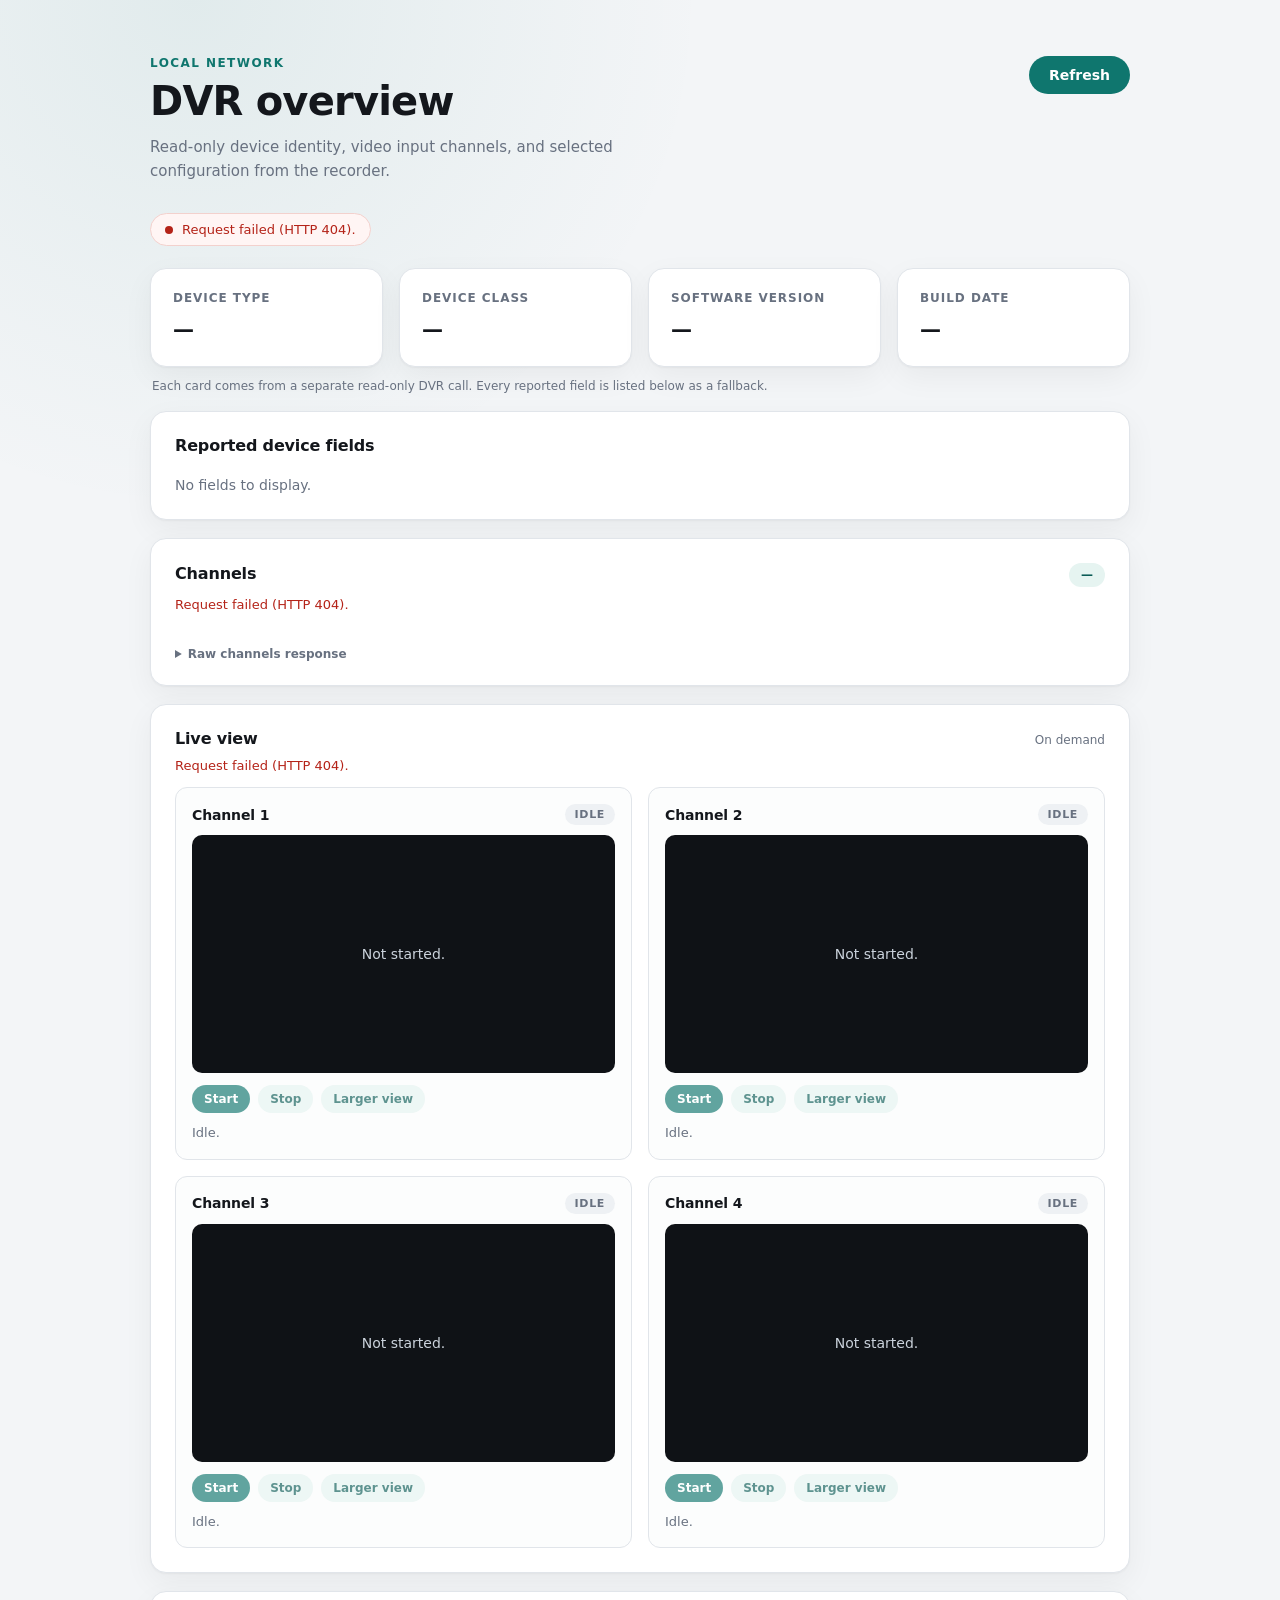
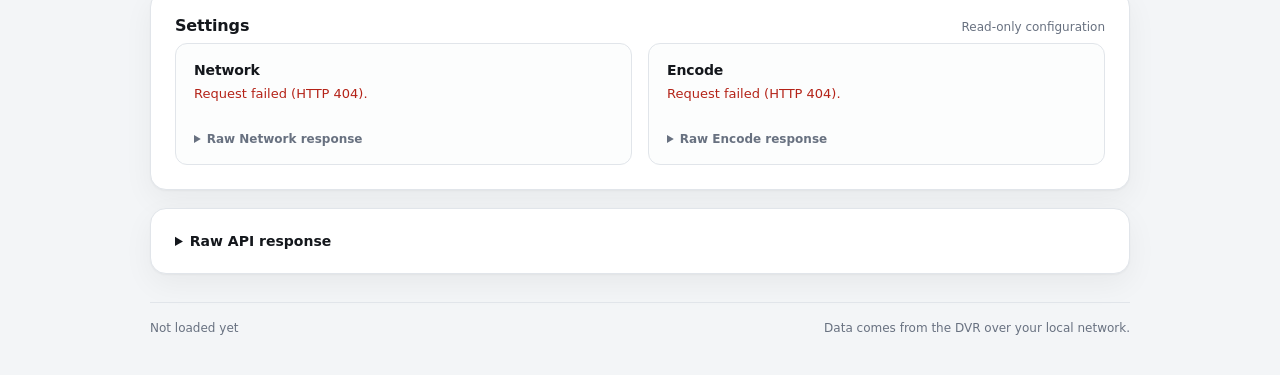
==== static/index.html @ 922dcf2f "phase 3a: live view" ====
<!DOCTYPE html>
<html lang="en">
<head>
  <meta charset="utf-8">
  <meta name="viewport" content="width=device-width, initial-scale=1">
  <title>DVR Dashboard</title>
  <link rel="stylesheet" href="/static/styles.css">
</head>
<body>
  <main class="page">
    <header class="topbar">
      <div>
        <p class="eyebrow">Local network</p>
        <h1>DVR overview</h1>
        <p class="lede">
          Read-only device identity, video input channels, and selected
          configuration from the recorder.
        </p>
      </div>
      <button id="refresh" class="button" type="button">Refresh</button>
    </header>

    <div id="status" class="status" role="status" aria-live="polite">
      <span class="status-dot" aria-hidden="true"></span>
      <span id="status-text">Loading device information…</span>
    </div>

    <section class="summary" aria-label="Device summary">
      <article class="card">
        <p class="card-label">Device type</p>
        <p id="device-type" class="card-value">—</p>
      </article>
      <article class="card">
        <p class="card-label">Device class</p>
        <p id="device-class" class="card-value">—</p>
      </article>
      <article class="card">
        <p class="card-label">Software version</p>
        <p id="software-version" class="card-value">—</p>
      </article>
      <article class="card">
        <p class="card-label">Build date</p>
        <p id="build-date" class="card-value">—</p>
      </article>
    </section>
    <p id="failed-calls" class="failed-note" hidden></p>
    <p class="summary-note">
      Each card comes from a separate read-only DVR call. Every reported field
      is listed below as a fallback.
    </p>

    <section class="panel" aria-labelledby="details-title">
      <div class="panel-head">
        <h2 id="details-title">Reported device fields</h2>
        <span id="field-count" class="muted"></span>
      </div>
      <dl id="details" class="details">
        <div class="empty">No fields to display.</div>
      </dl>
    </section>

    <section class="panel" aria-labelledby="channels-title">
      <div class="panel-head">
        <h2 id="channels-title">Channels</h2>
        <span id="channel-count" class="badge">—</span>
      </div>
      <p id="channels-status" class="section-note">Loading channels…</p>
      <div id="channel-names" class="name-list"></div>
      <div id="channel-counts" class="table-wrap"></div>
      <details class="subraw">
        <summary>Raw channels response</summary>
        <pre id="channels-raw">—</pre>
      </details>
    </section>

    <section class="panel" aria-labelledby="live-title">
      <div class="panel-head">
        <h2 id="live-title">Live view</h2>
        <span class="muted">On demand</span>
      </div>
      <p id="live-status" class="section-note">
        Loading live-view configuration…
      </p>
      <div id="live-large" class="live-large" hidden>
        <div class="live-large-head">
          <h3 id="live-large-title">Larger view</h3>
          <button
            id="live-large-close"
            class="button button-ghost button-small"
            type="button"
          >
            Close larger view
          </button>
        </div>
        <div id="live-large-frame" class="live-frame live-frame-large"></div>
      </div>
      <div id="live-grid" class="live-grid"></div>
    </section>

    <section class="panel" aria-labelledby="settings-title">
      <div class="panel-head">
        <h2 id="settings-title">Settings</h2>
        <span class="muted">Read-only configuration</span>
      </div>
      <div class="config-grid">
        <article class="config-block">
          <h3>Network</h3>
          <p id="network-status" class="section-note">Loading…</p>
          <div id="network-table" class="table-wrap"></div>
          <details class="subraw">
            <summary>Raw Network response</summary>
            <pre id="network-raw">—</pre>
          </details>
        </article>
        <article class="config-block">
          <h3>Encode</h3>
          <p id="encode-status" class="section-note">Loading…</p>
          <div id="encode-table" class="table-wrap"></div>
          <details class="subraw">
            <summary>Raw Encode response</summary>
            <pre id="encode-raw">—</pre>
          </details>
        </article>
      </div>
    </section>

    <details class="panel raw">
      <summary>Raw API response</summary>
      <pre id="raw">—</pre>
    </details>

    <footer class="footer">
      <span id="updated">Not loaded yet</span>
      <span>Data comes from the DVR over your local network.</span>
    </footer>
  </main>

  <script src="/static/app.js" defer></script>
</body>
</html>
---- static/styles.css ----
:root {
  color-scheme: light;
  --bg: #f3f5f7;
  --surface: #ffffff;
  --text: #14171c;
  --muted: #687180;
  --border: #e1e5ea;
  --accent: #0f766e;
  --accent-dark: #0b5c56;
  --accent-soft: #e6f4f1;
  --ok: #15803d;
  --danger: #b42318;
  --shadow: 0 1px 2px rgba(20, 23, 28, 0.04), 0 10px 30px rgba(20, 23, 28, 0.05);
}

* {
  box-sizing: border-box;
}

body {
  margin: 0;
  min-height: 100vh;
  font-family: ui-sans-serif, system-ui, -apple-system, "Segoe UI", sans-serif;
  color: var(--text);
  background:
    radial-gradient(circle at 15% 0%, rgba(15, 118, 110, 0.08), transparent 32rem),
    var(--bg);
}

.page {
  width: min(100% - 48px, 980px);
  margin: 0 auto;
  padding: 56px 0 40px;
}

.topbar {
  display: flex;
  align-items: flex-start;
  justify-content: space-between;
  gap: 24px;
}

.eyebrow {
  margin: 0 0 10px;
  color: var(--accent);
  font-size: 12px;
  font-weight: 700;
  letter-spacing: 0.12em;
  text-transform: uppercase;
}

h1 {
  margin: 0;
  font-size: clamp(28px, 4vw, 40px);
  line-height: 1.08;
  letter-spacing: -0.02em;
}

.lede {
  max-width: 56ch;
  margin: 12px 0 0;
  color: var(--muted);
  font-size: 15px;
  line-height: 1.6;
}

.button {
  flex: none;
  border: 0;
  border-radius: 999px;
  padding: 11px 20px;
  color: #fff;
  background: var(--accent);
  font: inherit;
  font-size: 14px;
  font-weight: 600;
  cursor: pointer;
  transition: background-color 150ms ease, transform 150ms ease;
}

.button:hover:not(:disabled) {
  background: var(--accent-dark);
}

.button:active:not(:disabled) {
  transform: translateY(1px);
}

.button:focus-visible {
  outline: 2px solid var(--accent);
  outline-offset: 3px;
}

.button:disabled {
  cursor: wait;
  opacity: 0.65;
}

.status {
  display: inline-flex;
  align-items: center;
  gap: 9px;
  margin: 30px 0 22px;
  border: 1px solid var(--border);
  border-radius: 999px;
  padding: 8px 14px;
  color: var(--muted);
  background: var(--surface);
  font-size: 13px;
}

.status-dot {
  width: 8px;
  height: 8px;
  border-radius: 50%;
  background: var(--muted);
}

.status.ok {
  color: var(--ok);
  background: #f2fbf4;
  border-color: #cbe8d2;
}

.status.ok .status-dot {
  background: var(--ok);
}

.status.error {
  color: var(--danger);
  background: #fff5f4;
  border-color: #f3d1cd;
}

.status.error .status-dot {
  background: var(--danger);
}

.status.loading .status-dot {
  background: var(--accent);
  animation: pulse 1.1s ease-in-out infinite;
}

.status.warn {
  color: #92400e;
  background: #fffbeb;
  border-color: #fde68a;
}

.status.warn .status-dot {
  background: #d97706;
}

@keyframes pulse {
  0%, 100% { opacity: 0.3; }
  50% { opacity: 1; }
}

.summary {
  display: grid;
  grid-template-columns: repeat(4, minmax(0, 1fr));
  gap: 16px;
}

.card {
  min-width: 0;
  border: 1px solid var(--border);
  border-radius: 16px;
  padding: 22px;
  background: var(--surface);
  box-shadow: var(--shadow);
}

.card-label {
  margin: 0 0 12px;
  color: var(--muted);
  font-size: 12px;
  font-weight: 700;
  letter-spacing: 0.08em;
  text-transform: uppercase;
}

.card-value {
  margin: 0;
  font-size: 21px;
  font-weight: 650;
  line-height: 1.3;
  overflow-wrap: anywhere;
}

.summary-note {
  margin: 12px 2px 0;
  color: var(--muted);
  font-size: 12px;
}

.failed-note {
  margin: 14px 0 0;
  border: 1px solid #f3d1cd;
  border-radius: 12px;
  padding: 12px 14px;
  color: var(--danger);
  background: #fff5f4;
  font-size: 13px;
  line-height: 1.5;
}

.failed-note[hidden] {
  display: none;
}

.panel {
  margin-top: 18px;
  border: 1px solid var(--border);
  border-radius: 16px;
  padding: 24px;
  background: var(--surface);
  box-shadow: var(--shadow);
}

.panel-head {
  display: flex;
  align-items: baseline;
  justify-content: space-between;
  gap: 16px;
  margin-bottom: 8px;
}

h2 {
  margin: 0;
  font-size: 16px;
  letter-spacing: -0.01em;
}

.muted {
  color: var(--muted);
  font-size: 12px;
}

.details {
  margin: 0;
}

.detail-row {
  display: grid;
  grid-template-columns: minmax(160px, 240px) minmax(0, 1fr);
  gap: 20px;
  padding: 11px 0;
  border-top: 1px solid var(--border);
}

.detail-row:first-child {
  border-top: 0;
}

.detail-row dt {
  color: var(--muted);
  font-size: 13px;
  overflow-wrap: anywhere;
}

.detail-row dd {
  margin: 0;
  font-size: 14px;
  line-height: 1.5;
  overflow-wrap: anywhere;
}

.empty {
  padding: 14px 0 2px;
  color: var(--muted);
  font-size: 14px;
}

.badge {
  flex: none;
  border-radius: 999px;
  padding: 5px 12px;
  color: var(--accent-dark);
  background: var(--accent-soft);
  font-size: 12px;
  font-weight: 700;
  white-space: nowrap;
}

.section-note {
  margin: 0 0 12px;
  color: var(--muted);
  font-size: 13px;
  line-height: 1.5;
}

.section-note.ok {
  color: var(--ok);
}

.section-note.warn {
  color: #92400e;
}

.section-note.error {
  color: var(--danger);
}

.name-list {
  margin: 0 0 16px;
}

.name-items {
  display: flex;
  flex-wrap: wrap;
  gap: 8px;
  margin: 0;
  padding: 0;
  list-style: none;
}

.name-items li {
  border: 1px solid var(--border);
  border-radius: 8px;
  padding: 6px 10px;
  background: #f8fafb;
  font-size: 13px;
  overflow-wrap: anywhere;
}

.table-wrap {
  margin: 0 0 16px;
  overflow-x: auto;
}

.config-table {
  width: 100%;
  border-collapse: collapse;
  font-size: 13px;
  line-height: 1.45;
}

.config-table th,
.config-table td {
  border-top: 1px solid var(--border);
  padding: 9px 12px;
  text-align: left;
  vertical-align: top;
  overflow-wrap: anywhere;
}

.config-table thead th {
  border-top: 0;
  color: var(--muted);
  background: #f8fafb;
  font-size: 11px;
  letter-spacing: 0.06em;
  text-transform: uppercase;
}

.config-table tbody th {
  width: 42%;
  color: var(--muted);
  font-weight: 500;
}

.config-table tbody tr:first-child th,
.config-table tbody tr:first-child td {
  border-top: 0;
}

.config-grid {
  display: grid;
  grid-template-columns: repeat(2, minmax(0, 1fr));
  gap: 16px;
}

.config-block {
  min-width: 0;
  border: 1px solid var(--border);
  border-radius: 12px;
  padding: 18px;
  background: #fcfdfd;
}

.config-block h3 {
  margin: 0 0 6px;
  font-size: 14px;
  letter-spacing: -0.01em;
}

.subraw {
  margin-top: 6px;
}

.subraw summary {
  cursor: pointer;
  color: var(--muted);
  font-size: 12px;
  font-weight: 600;
}

.subraw summary:focus-visible {
  outline: 2px solid var(--accent);
  outline-offset: 3px;
  border-radius: 4px;
}

.subraw pre {
  margin: 12px 0 0;
  border-radius: 10px;
  padding: 14px;
  background: #f6f7f9;
  color: #303740;
  font-family: ui-monospace, "Cascadia Code", Consolas, monospace;
  font-size: 11px;
  line-height: 1.5;
  overflow: auto;
  max-height: 260px;
}

.button-small {
  padding: 7px 12px;
  font-size: 12px;
}

.button-ghost {
  color: var(--accent-dark);
  background: var(--accent-soft);
}

.button-ghost:hover:not(:disabled) {
  background: #d7ece8;
}

.live-actions .button:disabled {
  cursor: not-allowed;
}

.live-grid {
  display: grid;
  grid-template-columns: repeat(2, minmax(0, 1fr));
  gap: 16px;
}

.live-tile {
  min-width: 0;
  border: 1px solid var(--border);
  border-radius: 12px;
  padding: 16px;
  background: #fcfdfd;
}

.live-tile-head {
  display: flex;
  align-items: center;
  justify-content: space-between;
  gap: 12px;
  margin-bottom: 10px;
}

.live-tile-head h3 {
  margin: 0;
  font-size: 14px;
  letter-spacing: -0.01em;
}

.live-badge {
  flex: none;
  border-radius: 999px;
  padding: 4px 10px;
  color: var(--muted);
  background: #eef1f4;
  font-size: 11px;
  font-weight: 700;
  letter-spacing: 0.06em;
  text-transform: uppercase;
}

.live-badge.live {
  color: #fff;
  background: var(--accent);
}

.live-frame {
  display: flex;
  align-items: center;
  justify-content: center;
  width: 100%;
  aspect-ratio: 16 / 9;
  min-height: 0;
  overflow: hidden;
  border-radius: 10px;
  background: #0f1216;
}

.live-frame .empty {
  padding: 0 16px;
  color: #cbd3dc;
  text-align: center;
}

.live-iframe {
  width: 100%;
  height: 100%;
  border: 0;
  background: #000;
}

.live-actions {
  display: flex;
  flex-wrap: wrap;
  gap: 8px;
  margin-top: 12px;
}

.live-tile .section-note {
  margin: 10px 0 0;
}

.live-large {
  margin-bottom: 18px;
}

.live-large[hidden] {
  display: none;
}

.live-large-head {
  display: flex;
  align-items: center;
  justify-content: space-between;
  gap: 12px;
  margin-bottom: 10px;
}

.live-large-head h3 {
  margin: 0;
  font-size: 14px;
}

.raw summary {
  cursor: pointer;
  font-size: 14px;
  font-weight: 600;
}

.raw summary:focus-visible {
  outline: 2px solid var(--accent);
  outline-offset: 4px;
  border-radius: 4px;
}

.raw pre {
  margin: 16px 0 0;
  border-radius: 10px;
  padding: 16px;
  background: #f6f7f9;
  color: #303740;
  font-family: ui-monospace, "Cascadia Code", Consolas, monospace;
  font-size: 12px;
  line-height: 1.55;
  overflow: auto;
  max-height: 420px;
}

.footer {
  display: flex;
  flex-wrap: wrap;
  justify-content: space-between;
  gap: 8px;
  margin-top: 28px;
  border-top: 1px solid var(--border);
  padding-top: 18px;
  color: var(--muted);
  font-size: 12px;
}

@media (max-width: 880px) {
  .summary {
    grid-template-columns: repeat(2, minmax(0, 1fr));
  }

  .config-grid {
    grid-template-columns: 1fr;
  }

  .live-grid {
    grid-template-columns: 1fr;
  }
}

@media (max-width: 720px) {
  .page {
    width: min(100% - 32px, 980px);
    padding-top: 36px;
  }

  .topbar {
    flex-direction: column;
  }

  .summary {
    grid-template-columns: 1fr;
  }

  .detail-row {
    grid-template-columns: 1fr;
    gap: 4px;
  }
}

@media (prefers-reduced-motion: reduce) {
  *,
  *::before,
  *::after {
    scroll-behavior: auto !important;
    animation-duration: 0.01ms !important;
    animation-iteration-count: 1 !important;
    transition-duration: 0.01ms !important;
  }
}
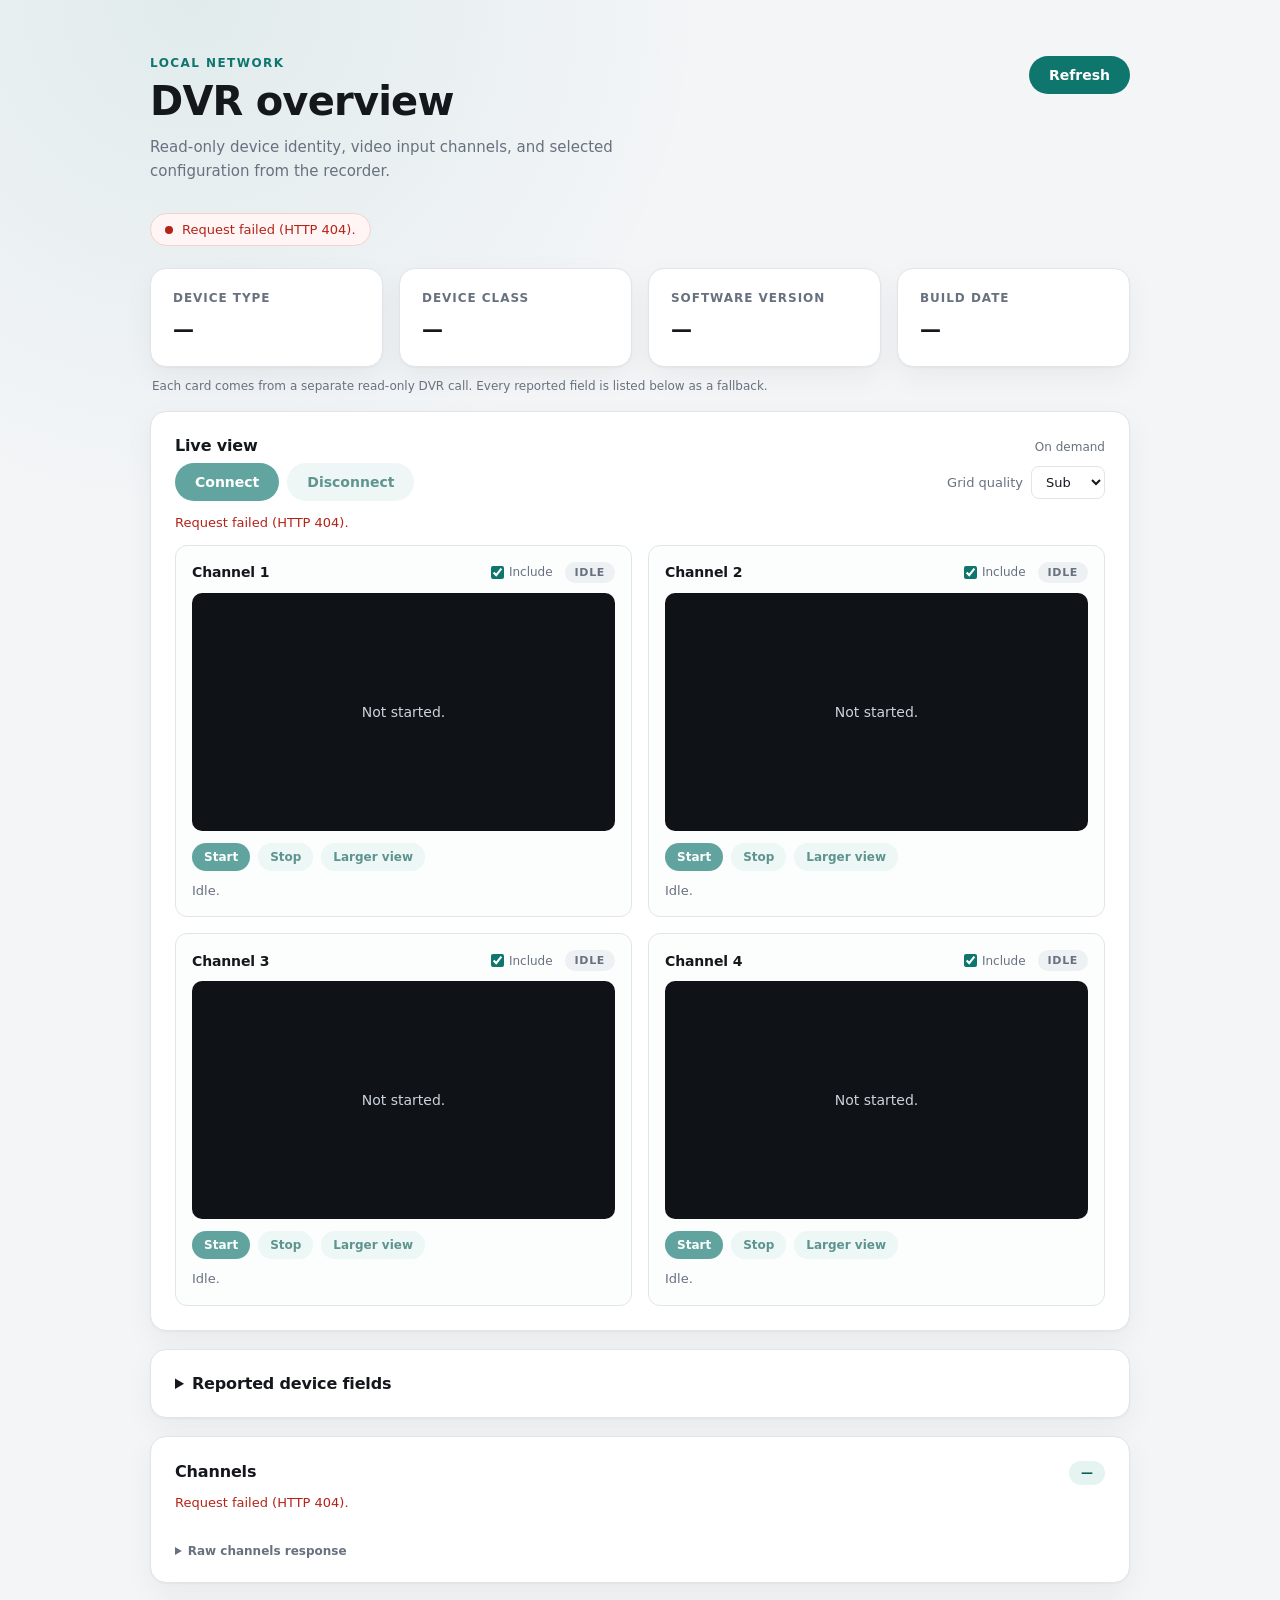
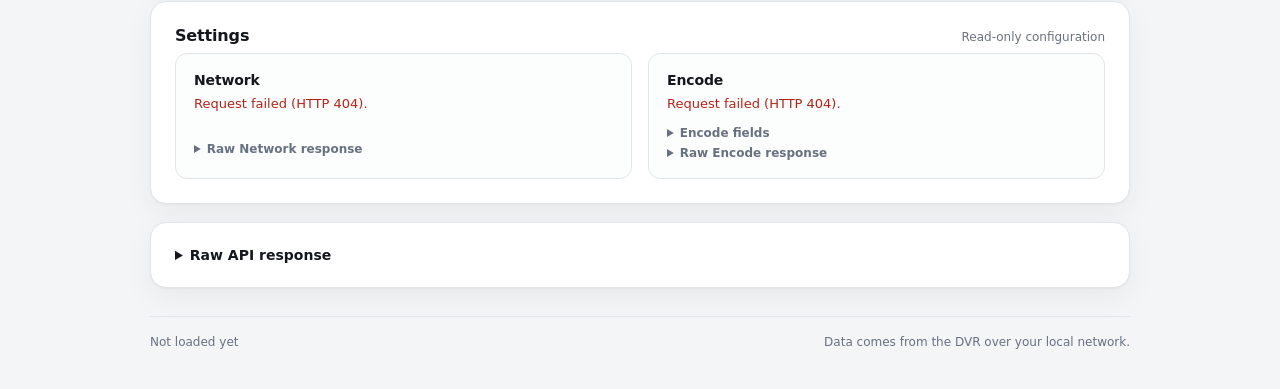
==== commit dd047da8: "phase 3" ====
--- a/static/index.html
+++ b/static/index.html
@@ -49,34 +49,31 @@
       is listed below as a fallback.
     </p>
 
-    <section class="panel" aria-labelledby="details-title">
-      <div class="panel-head">
-        <h2 id="details-title">Reported device fields</h2>
-        <span id="field-count" class="muted"></span>
-      </div>
-      <dl id="details" class="details">
-        <div class="empty">No fields to display.</div>
-      </dl>
-    </section>
-
-    <section class="panel" aria-labelledby="channels-title">
-      <div class="panel-head">
-        <h2 id="channels-title">Channels</h2>
-        <span id="channel-count" class="badge">—</span>
-      </div>
-      <p id="channels-status" class="section-note">Loading channels…</p>
-      <div id="channel-names" class="name-list"></div>
-      <div id="channel-counts" class="table-wrap"></div>
-      <details class="subraw">
-        <summary>Raw channels response</summary>
-        <pre id="channels-raw">—</pre>
-      </details>
-    </section>
-
     <section class="panel" aria-labelledby="live-title">
       <div class="panel-head">
         <h2 id="live-title">Live view</h2>
         <span class="muted">On demand</span>
+      </div>
+      <div class="live-toolbar">
+        <div class="live-toolbar-actions">
+          <button id="live-connect" class="button" type="button">
+            Connect
+          </button>
+          <button
+            id="live-disconnect"
+            class="button button-ghost"
+            type="button"
+          >
+            Disconnect
+          </button>
+        </div>
+        <label class="live-quality" for="live-quality">
+          Grid quality
+          <select id="live-quality">
+            <option value="sub" selected>Sub</option>
+            <option value="main">Main</option>
+          </select>
+        </label>
       </div>
       <p id="live-status" class="section-note">
         Loading live-view configuration…
@@ -97,6 +94,30 @@
       <div id="live-grid" class="live-grid"></div>
     </section>
 
+    <details class="panel panel-collapse">
+      <summary>
+        Reported device fields
+        <span id="field-count" class="muted"></span>
+      </summary>
+      <dl id="details" class="details">
+        <div class="empty">No fields to display.</div>
+      </dl>
+    </details>
+
+    <section class="panel" aria-labelledby="channels-title">
+      <div class="panel-head">
+        <h2 id="channels-title">Channels</h2>
+        <span id="channel-count" class="badge">—</span>
+      </div>
+      <p id="channels-status" class="section-note">Loading channels…</p>
+      <div id="channel-names" class="name-list"></div>
+      <div id="channel-counts" class="table-wrap"></div>
+      <details class="subraw">
+        <summary>Raw channels response</summary>
+        <pre id="channels-raw">—</pre>
+      </details>
+    </section>
+
     <section class="panel" aria-labelledby="settings-title">
       <div class="panel-head">
         <h2 id="settings-title">Settings</h2>
@@ -115,7 +136,10 @@
         <article class="config-block">
           <h3>Encode</h3>
           <p id="encode-status" class="section-note">Loading…</p>
-          <div id="encode-table" class="table-wrap"></div>
+          <details class="subraw">
+            <summary>Encode fields</summary>
+            <div id="encode-table" class="table-wrap"></div>
+          </details>
           <details class="subraw">
             <summary>Raw Encode response</summary>
             <pre id="encode-raw">—</pre>
--- a/static/styles.css
+++ b/static/styles.css
@@ -237,6 +237,27 @@
   font-size: 12px;
 }
 
+.panel-collapse > summary {
+  cursor: pointer;
+  font-size: 16px;
+  font-weight: 650;
+  letter-spacing: -0.01em;
+}
+
+.panel-collapse > summary:focus-visible {
+  outline: 2px solid var(--accent);
+  outline-offset: 3px;
+  border-radius: 4px;
+}
+
+.panel-collapse > summary .muted {
+  margin-left: 8px;
+}
+
+.panel-collapse[open] > summary {
+  margin-bottom: 10px;
+}
+
 .details {
   margin: 0;
 }
@@ -433,6 +454,53 @@
   cursor: not-allowed;
 }
 
+.live-toolbar {
+  display: flex;
+  flex-wrap: wrap;
+  align-items: center;
+  justify-content: space-between;
+  gap: 12px;
+  margin: 4px 0 12px;
+}
+
+.live-toolbar-actions {
+  display: flex;
+  flex-wrap: wrap;
+  gap: 8px;
+}
+
+.live-quality {
+  display: inline-flex;
+  align-items: center;
+  gap: 8px;
+  color: var(--muted);
+  font-size: 13px;
+}
+
+.live-quality select {
+  border: 1px solid var(--border);
+  border-radius: 8px;
+  padding: 7px 10px;
+  color: var(--text);
+  background: var(--surface);
+  font: inherit;
+  font-size: 13px;
+}
+
+.live-include {
+  display: inline-flex;
+  align-items: center;
+  gap: 5px;
+  color: var(--muted);
+  font-size: 12px;
+  white-space: nowrap;
+}
+
+.live-include input {
+  margin: 0;
+  accent-color: var(--accent);
+}
+
 .live-grid {
   display: grid;
   grid-template-columns: repeat(2, minmax(0, 1fr));
@@ -457,6 +525,7 @@
 
 .live-tile-head h3 {
   margin: 0;
+  margin-right: auto;
   font-size: 14px;
   letter-spacing: -0.01em;
 }
@@ -476,6 +545,11 @@
 .live-badge.live {
   color: #fff;
   background: var(--accent);
+}
+
+.live-badge.expired {
+  color: #92400e;
+  background: #fffbeb;
 }
 
 .live-frame {
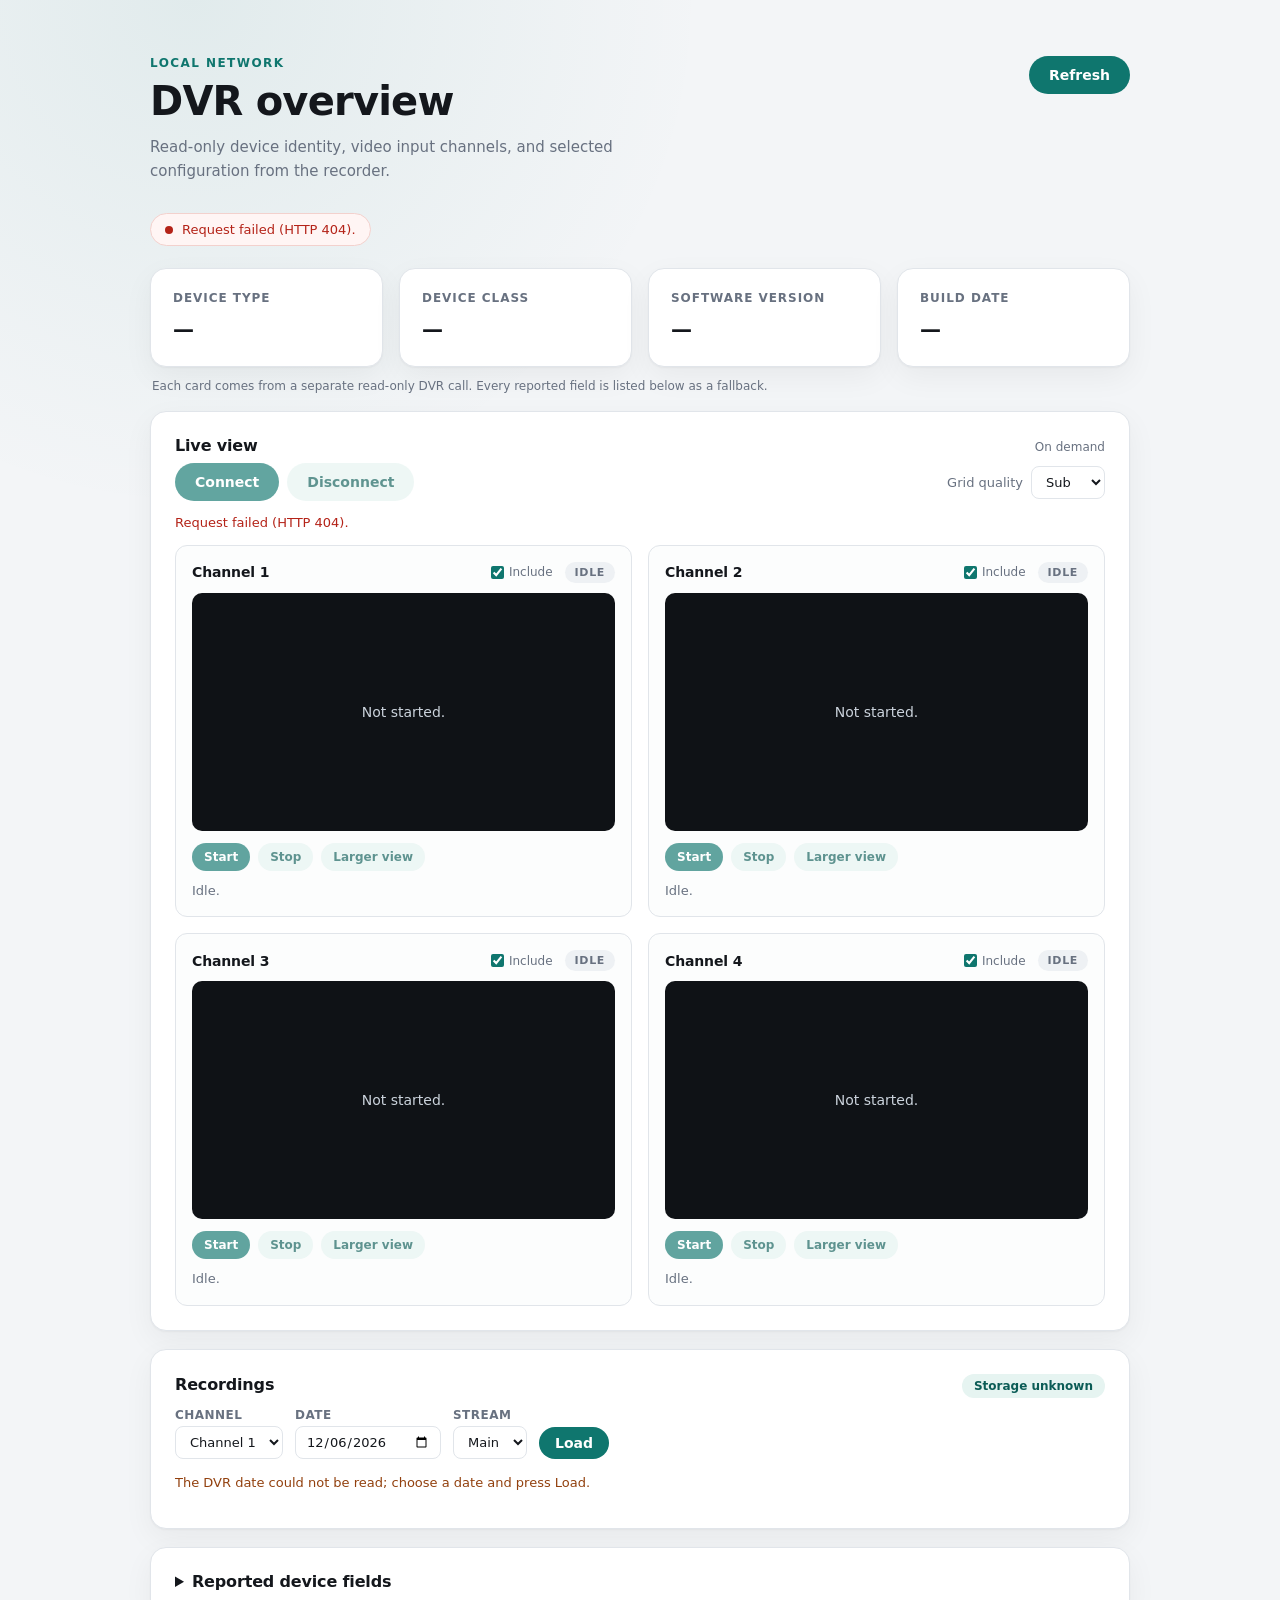
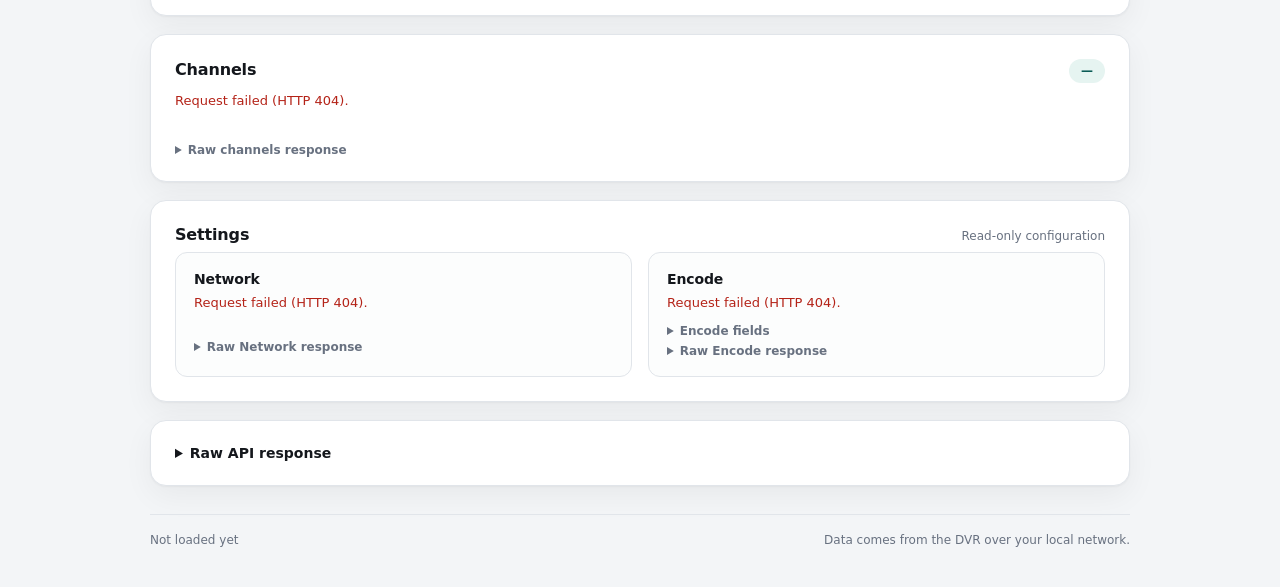
==== commit 74b057fa: "phase 4a: recordings list and timeline" ====
--- a/static/index.html
+++ b/static/index.html
@@ -92,6 +92,62 @@
         <div id="live-large-frame" class="live-frame live-frame-large"></div>
       </div>
       <div id="live-grid" class="live-grid"></div>
+    </section>
+
+    <section class="panel" aria-labelledby="recordings-title">
+      <div class="panel-head">
+        <h2 id="recordings-title">Recordings</h2>
+        <span id="rec-health" class="badge">Storage unknown</span>
+      </div>
+      <div class="recordings-toolbar">
+        <label class="recordings-field" for="rec-channel">
+          Channel
+          <select id="rec-channel"></select>
+        </label>
+        <label class="recordings-field" for="rec-date">
+          Date
+          <input id="rec-date" type="date">
+        </label>
+        <label class="recordings-field" for="rec-stream">
+          Stream
+          <select id="rec-stream">
+            <option value="main" selected>Main</option>
+            <option value="sub">Sub</option>
+          </select>
+        </label>
+        <button id="rec-load" class="button" type="button">Load</button>
+      </div>
+      <p id="rec-status" class="section-note">
+        Choose a date and press Load.
+      </p>
+      <p id="rec-summary" class="section-note" hidden></p>
+      <div id="rec-timeline-wrap" class="recordings-timeline-wrap" hidden>
+        <div
+          id="rec-timeline"
+          class="recordings-timeline"
+          title="Click to mark a time"
+        >
+          <span id="rec-cursor" class="rec-cursor" aria-hidden="true"></span>
+        </div>
+        <div class="recordings-ticks" aria-hidden="true">
+          <span>00</span>
+          <span>03</span>
+          <span>06</span>
+          <span>09</span>
+          <span>12</span>
+          <span>15</span>
+          <span>18</span>
+          <span>21</span>
+          <span>24</span>
+        </div>
+        <p id="rec-selected" class="section-note">
+          Click the timeline to mark a time.
+        </p>
+      </div>
+      <details id="rec-files-details" class="subraw" hidden>
+        <summary>Files</summary>
+        <div id="rec-files" class="table-wrap"></div>
+      </details>
     </section>
 
     <details class="panel panel-collapse">
--- a/static/styles.css
+++ b/static/styles.css
@@ -304,6 +304,16 @@
   white-space: nowrap;
 }
 
+.badge.ok {
+  color: var(--ok);
+  background: #e7f6ec;
+}
+
+.badge.warn {
+  color: #92400e;
+  background: #fef3c7;
+}
+
 .section-note {
   margin: 0 0 12px;
   color: var(--muted);
@@ -646,6 +656,111 @@
   font-size: 12px;
 }
 
+.recordings-toolbar {
+  display: flex;
+  flex-wrap: wrap;
+  align-items: end;
+  gap: 12px;
+  margin: 10px 0 14px;
+}
+
+.recordings-field {
+  display: flex;
+  flex-direction: column;
+  gap: 4px;
+  color: var(--muted);
+  font-size: 12px;
+  font-weight: 700;
+  letter-spacing: 0.04em;
+  text-transform: uppercase;
+}
+
+.recordings-field select,
+.recordings-field input {
+  border: 1px solid var(--border);
+  border-radius: 8px;
+  padding: 7px 10px;
+  color: var(--text);
+  background: var(--surface);
+  font: inherit;
+  font-size: 13px;
+  font-weight: 500;
+  letter-spacing: normal;
+  text-transform: none;
+}
+
+.recordings-field select:focus-visible,
+.recordings-field input:focus-visible {
+  outline: 2px solid var(--accent);
+  outline-offset: 2px;
+}
+
+.recordings-toolbar .button {
+  padding: 8px 16px;
+}
+
+.recordings-timeline-wrap {
+  margin: 16px 0 6px;
+}
+
+.recordings-timeline {
+  position: relative;
+  height: 34px;
+  overflow: hidden;
+  border: 1px solid var(--border);
+  border-radius: 8px;
+  background: repeating-linear-gradient(
+    90deg,
+    #eef1f4 0,
+    #eef1f4 1px,
+    #f8fafb 1px,
+    #f8fafb calc(100% / 24)
+  );
+  cursor: crosshair;
+}
+
+.rec-bar {
+  position: absolute;
+  top: 0;
+  bottom: 0;
+  border-radius: 2px;
+  background: var(--accent);
+  opacity: 0.78;
+}
+
+.rec-bar:hover {
+  opacity: 1;
+}
+
+.rec-cursor {
+  position: absolute;
+  top: 0;
+  bottom: 0;
+  z-index: 2;
+  width: 2px;
+  margin-left: -1px;
+  background: var(--danger);
+  pointer-events: none;
+}
+
+.recordings-ticks {
+  display: flex;
+  justify-content: space-between;
+  margin-top: 4px;
+  color: var(--muted);
+  font-size: 11px;
+  font-variant-numeric: tabular-nums;
+}
+
+.recordings-timeline-wrap > .section-note {
+  margin: 8px 0 0;
+}
+
+.rec-table td {
+  white-space: nowrap;
+  font-variant-numeric: tabular-nums;
+}
+
 @media (max-width: 880px) {
   .summary {
     grid-template-columns: repeat(2, minmax(0, 1fr));
@@ -677,6 +792,18 @@
   .detail-row {
     grid-template-columns: 1fr;
     gap: 4px;
+  }
+
+  .recordings-toolbar {
+    align-items: stretch;
+  }
+
+  .recordings-field {
+    flex: 1 1 9rem;
+  }
+
+  .recordings-toolbar .button {
+    flex: 1 1 100%;
   }
 }
 
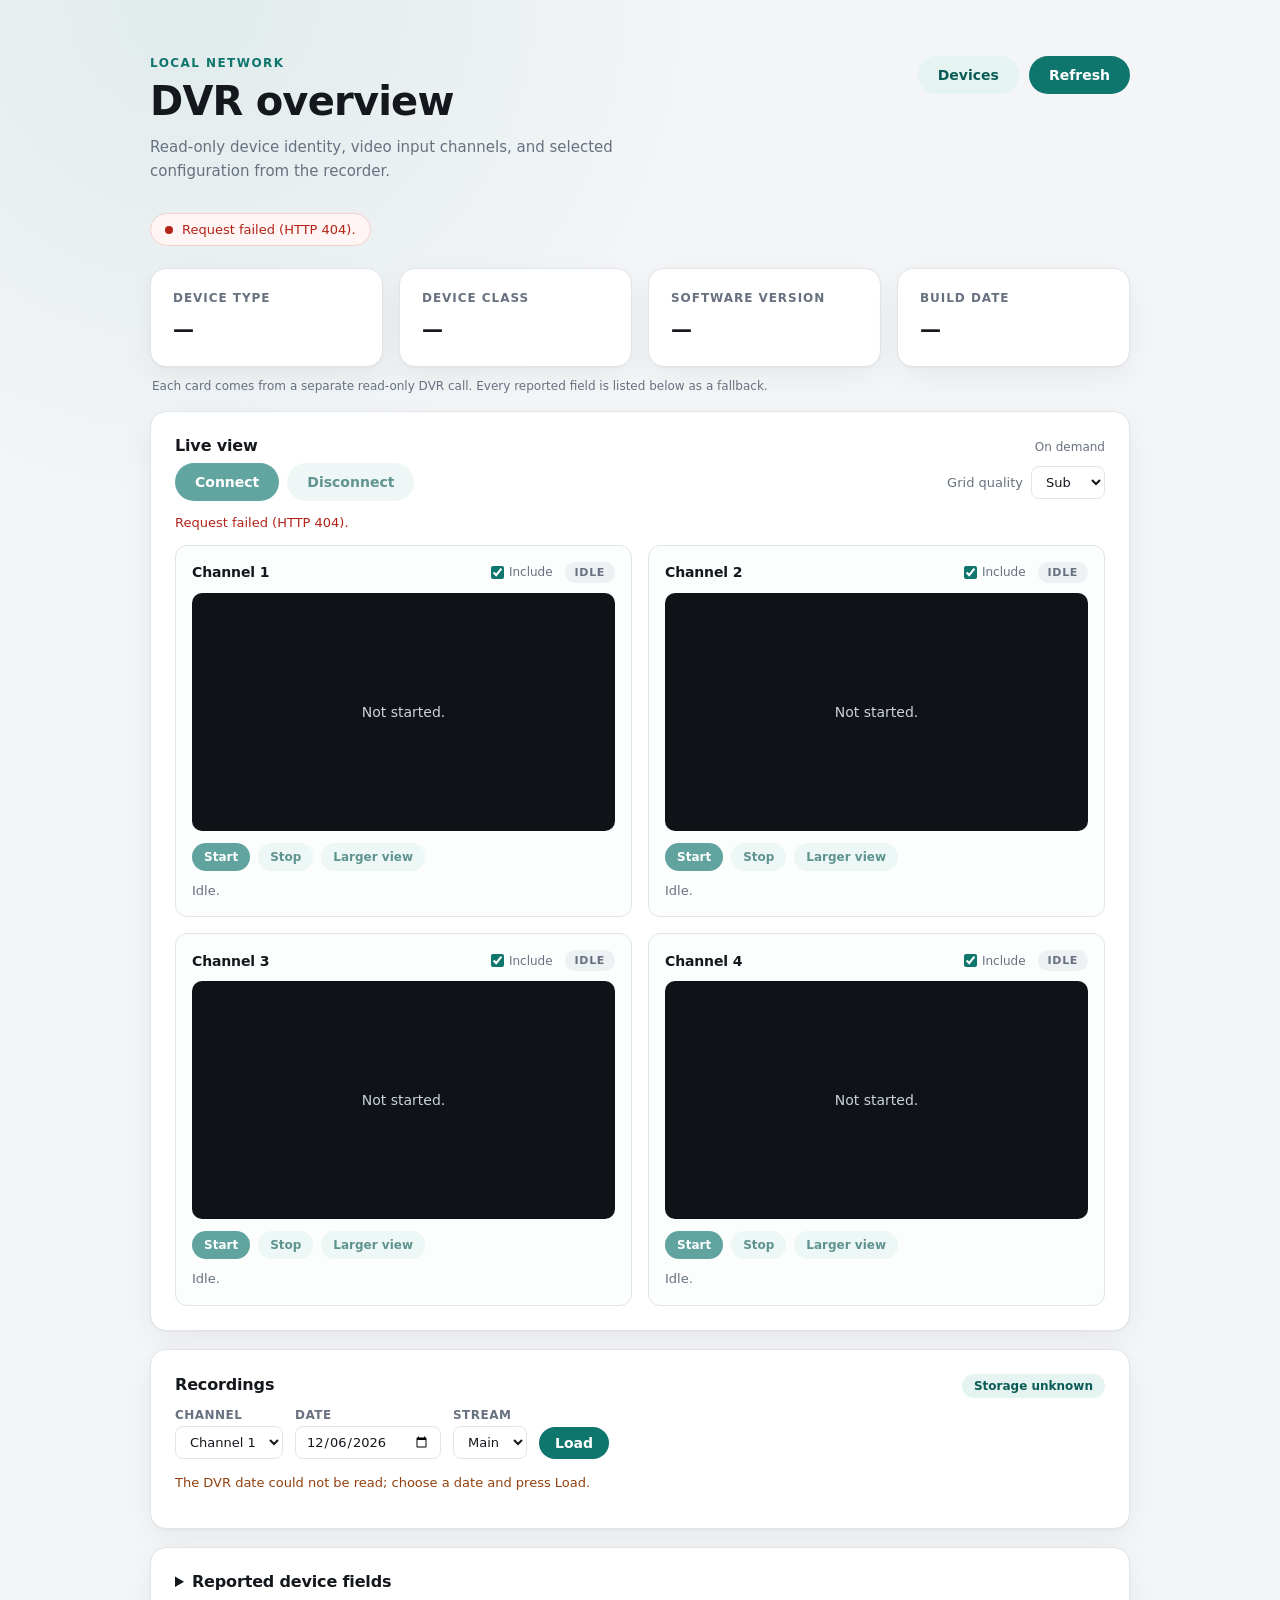
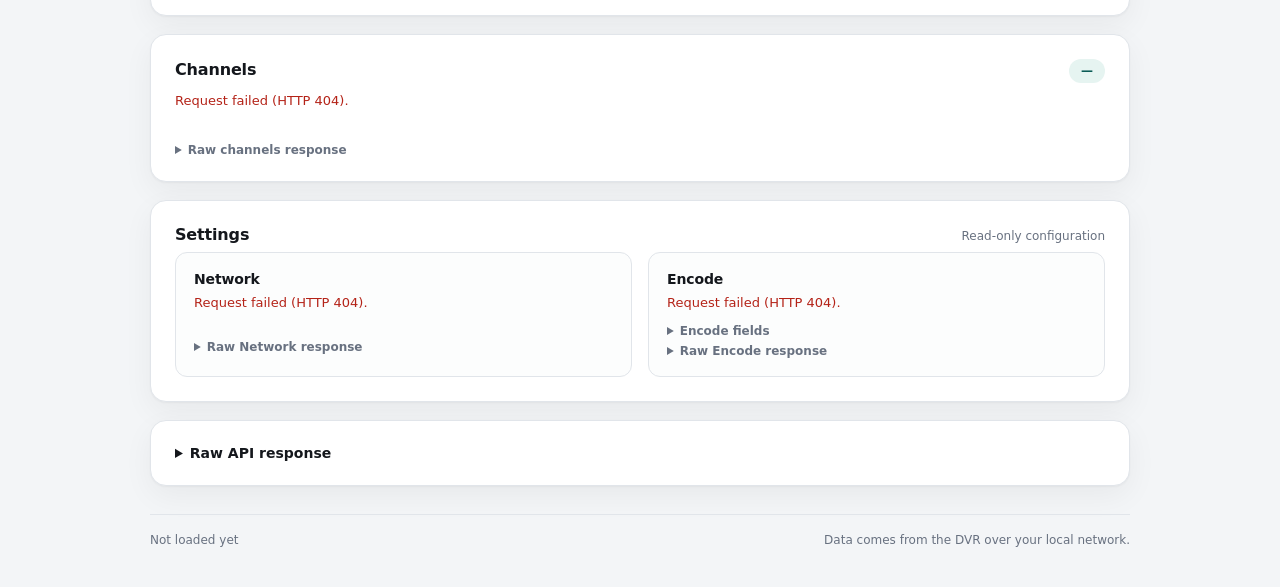
==== commit 769e544d: "Phase 5a: device registry, groups, encrypted credentials, CSV import and online status" ====
--- a/static/index.html
+++ b/static/index.html
@@ -17,7 +17,10 @@
           configuration from the recorder.
         </p>
       </div>
-      <button id="refresh" class="button" type="button">Refresh</button>
+      <div class="topbar-actions">
+        <a class="button button-ghost" href="/devices">Devices</a>
+        <button id="refresh" class="button" type="button">Refresh</button>
+      </div>
     </header>
 
     <div id="status" class="status" role="status" aria-live="polite">
@@ -140,9 +143,77 @@
           <span>21</span>
           <span>24</span>
         </div>
+        <div class="rec-legend">
+          <span class="rec-legend-item">
+            <span
+              class="rec-swatch rec-swatch-timing"
+              aria-hidden="true"
+            ></span>
+            Timing
+          </span>
+          <span class="rec-legend-item">
+            <span
+              class="rec-swatch rec-swatch-event"
+              aria-hidden="true"
+            ></span>
+            Event
+          </span>
+          <span class="rec-legend-item">
+            <span
+              class="rec-swatch rec-swatch-other"
+              aria-hidden="true"
+            ></span>
+            Other
+          </span>
+        </div>
         <p id="rec-selected" class="section-note">
           Click the timeline to mark a time.
         </p>
+        <div id="rec-playback" class="playback">
+          <div class="playback-controls">
+            <button
+              id="rec-play-here"
+              class="button button-small"
+              type="button"
+              disabled
+            >
+              Play from here
+            </button>
+            <button
+              id="rec-prev-clip"
+              class="button button-ghost button-small"
+              type="button"
+              disabled
+            >
+              Previous clip
+            </button>
+            <button
+              id="rec-next-clip"
+              class="button button-ghost button-small"
+              type="button"
+              disabled
+            >
+              Next clip
+            </button>
+            <button
+              id="rec-stop"
+              class="button button-ghost button-small"
+              type="button"
+              disabled
+            >
+              Stop
+            </button>
+          </div>
+          <p
+            id="rec-playback-status"
+            class="section-note"
+            role="status"
+            aria-live="polite"
+          >
+            Choose a clip or a time to play.
+          </p>
+          <div id="rec-playback-frame" class="live-frame playback-frame"></div>
+        </div>
       </div>
       <details id="rec-files-details" class="subraw" hidden>
         <summary>Files</summary>
@@ -215,6 +286,7 @@
     </footer>
   </main>
 
+  <script src="/static/playback_clips.js" defer></script>
   <script src="/static/app.js" defer></script>
 </body>
 </html>
--- a/static/styles.css
+++ b/static/styles.css
@@ -728,6 +728,18 @@
   opacity: 0.78;
 }
 
+.rec-bar-timing {
+  background: var(--accent);
+}
+
+.rec-bar-event {
+  background: #b45309;
+}
+
+.rec-bar-other {
+  background: #64748b;
+}
+
 .rec-bar:hover {
   opacity: 1;
 }
@@ -752,6 +764,56 @@
   font-variant-numeric: tabular-nums;
 }
 
+.rec-legend {
+  display: flex;
+  flex-wrap: wrap;
+  gap: 14px;
+  margin-top: 8px;
+  color: var(--muted);
+  font-size: 11px;
+}
+
+.rec-legend-item {
+  display: inline-flex;
+  align-items: center;
+  gap: 5px;
+}
+
+.rec-swatch {
+  display: inline-block;
+  width: 10px;
+  height: 10px;
+  border-radius: 2px;
+}
+
+.rec-swatch-timing {
+  background: var(--accent);
+}
+
+.rec-swatch-event {
+  background: #b45309;
+}
+
+.rec-swatch-other {
+  background: #64748b;
+}
+
+.playback-controls {
+  display: flex;
+  flex-wrap: wrap;
+  gap: 8px;
+  margin: 12px 0 0;
+}
+
+.playback-frame {
+  max-width: 640px;
+  margin-top: 10px;
+}
+
+.playback-frame:empty {
+  display: none;
+}
+
 .recordings-timeline-wrap > .section-note {
   margin: 8px 0 0;
 }
@@ -817,3 +879,264 @@
     transition-duration: 0.01ms !important;
   }
 }
+
+/* Device registry (Phase 5a) */
+.topbar-actions {
+  display: flex;
+  flex-wrap: wrap;
+  justify-content: flex-end;
+  gap: 10px;
+}
+
+.topbar-actions .button {
+  display: inline-flex;
+  align-items: center;
+  text-decoration: none;
+}
+
+.registry-toolbar {
+  display: flex;
+  flex-wrap: wrap;
+  align-items: flex-end;
+  gap: 12px;
+  margin: 16px 0 4px;
+}
+
+.registry-toolbar .button {
+  margin-left: auto;
+}
+
+.registry-form {
+  display: grid;
+  grid-template-columns: repeat(2, minmax(0, 1fr));
+  gap: 14px 18px;
+  margin-top: 16px;
+}
+
+.registry-field {
+  display: flex;
+  flex-direction: column;
+  gap: 6px;
+  color: var(--muted);
+  font-size: 12px;
+  font-weight: 600;
+  letter-spacing: 0.06em;
+  text-transform: uppercase;
+}
+
+.registry-field input,
+.registry-field select,
+.registry-field textarea,
+.registry-inline input {
+  border: 1px solid var(--border);
+  border-radius: 9px;
+  padding: 9px 11px;
+  color: var(--text);
+  background: var(--surface);
+  font: inherit;
+  font-size: 14px;
+  letter-spacing: normal;
+  text-transform: none;
+}
+
+.registry-field textarea {
+  min-height: 8rem;
+  resize: vertical;
+  font-family: ui-monospace, SFMono-Regular, Consolas, monospace;
+  font-size: 13px;
+}
+
+.registry-field input:focus-visible,
+.registry-field select:focus-visible,
+.registry-field textarea:focus-visible,
+.registry-inline input:focus-visible {
+  outline: 2px solid var(--accent);
+  outline-offset: 2px;
+}
+
+.registry-wide {
+  grid-column: 1 / -1;
+}
+
+.registry-check {
+  flex-direction: row;
+  align-items: center;
+  gap: 8px;
+  font-size: 13px;
+  font-weight: 500;
+  letter-spacing: normal;
+  text-transform: none;
+}
+
+.registry-check input {
+  width: 16px;
+  height: 16px;
+  flex: none;
+}
+
+.registry-actions {
+  display: flex;
+  flex-wrap: wrap;
+  gap: 10px;
+}
+
+.registry-inline {
+  display: flex;
+  flex-wrap: wrap;
+  gap: 10px;
+  margin-top: 14px;
+}
+
+.registry-inline input {
+  flex: 1 1 14rem;
+}
+
+.device-groups {
+  display: flex;
+  flex-direction: column;
+  gap: 24px;
+  margin-top: 16px;
+}
+
+.device-group h3 {
+  margin: 0 0 6px;
+  color: var(--muted);
+  font-size: 12px;
+  font-weight: 700;
+  letter-spacing: 0.08em;
+  text-transform: uppercase;
+}
+
+.device-row {
+  display: flex;
+  flex-wrap: wrap;
+  align-items: center;
+  gap: 12px;
+  border-top: 1px solid var(--border);
+  padding: 12px 0;
+}
+
+.device-state {
+  width: 10px;
+  height: 10px;
+  flex: none;
+  border-radius: 50%;
+  background: var(--muted);
+}
+
+.device-state.online {
+  background: var(--ok);
+}
+
+.device-state.partial {
+  background: #b45309;
+}
+
+.device-state.offline {
+  background: var(--danger);
+}
+
+.device-main {
+  flex: 1 1 15rem;
+  min-width: 0;
+}
+
+.device-name {
+  margin: 0;
+  font-weight: 700;
+  overflow-wrap: anywhere;
+}
+
+.device-meta,
+.device-test {
+  margin: 3px 0 0;
+  color: var(--muted);
+  font-size: 13px;
+  overflow-wrap: anywhere;
+}
+
+.device-test.ok {
+  color: var(--ok);
+}
+
+.device-test.error {
+  color: var(--danger);
+}
+
+.device-flags {
+  display: flex;
+  flex-wrap: wrap;
+  gap: 6px;
+}
+
+.device-actions {
+  display: flex;
+  flex-wrap: wrap;
+  gap: 8px;
+}
+
+.button-danger {
+  background: var(--danger);
+}
+
+.button-danger:hover:not(:disabled) {
+  background: #8f1c13;
+}
+
+.group-list {
+  margin: 14px 0 0;
+  padding: 0;
+  list-style: none;
+}
+
+.group-item {
+  display: flex;
+  flex-wrap: wrap;
+  align-items: center;
+  justify-content: space-between;
+  gap: 10px;
+  border-top: 1px solid var(--border);
+  padding: 10px 0;
+}
+
+.group-item:first-child {
+  border-top: 0;
+}
+
+.group-item-name {
+  font-weight: 600;
+}
+
+.registry-table {
+  width: 100%;
+  margin-top: 12px;
+  border-collapse: collapse;
+  font-size: 13px;
+}
+
+.registry-table th,
+.registry-table td {
+  border-top: 1px solid var(--border);
+  padding: 8px 10px;
+  text-align: left;
+  vertical-align: top;
+}
+
+.registry-table thead th {
+  border-top: 0;
+  color: var(--muted);
+  font-size: 11px;
+  letter-spacing: 0.06em;
+  text-transform: uppercase;
+}
+
+@media (max-width: 700px) {
+  .registry-form {
+    grid-template-columns: 1fr;
+  }
+
+  .registry-toolbar .button {
+    flex: 1 1 100%;
+    margin-left: 0;
+  }
+}
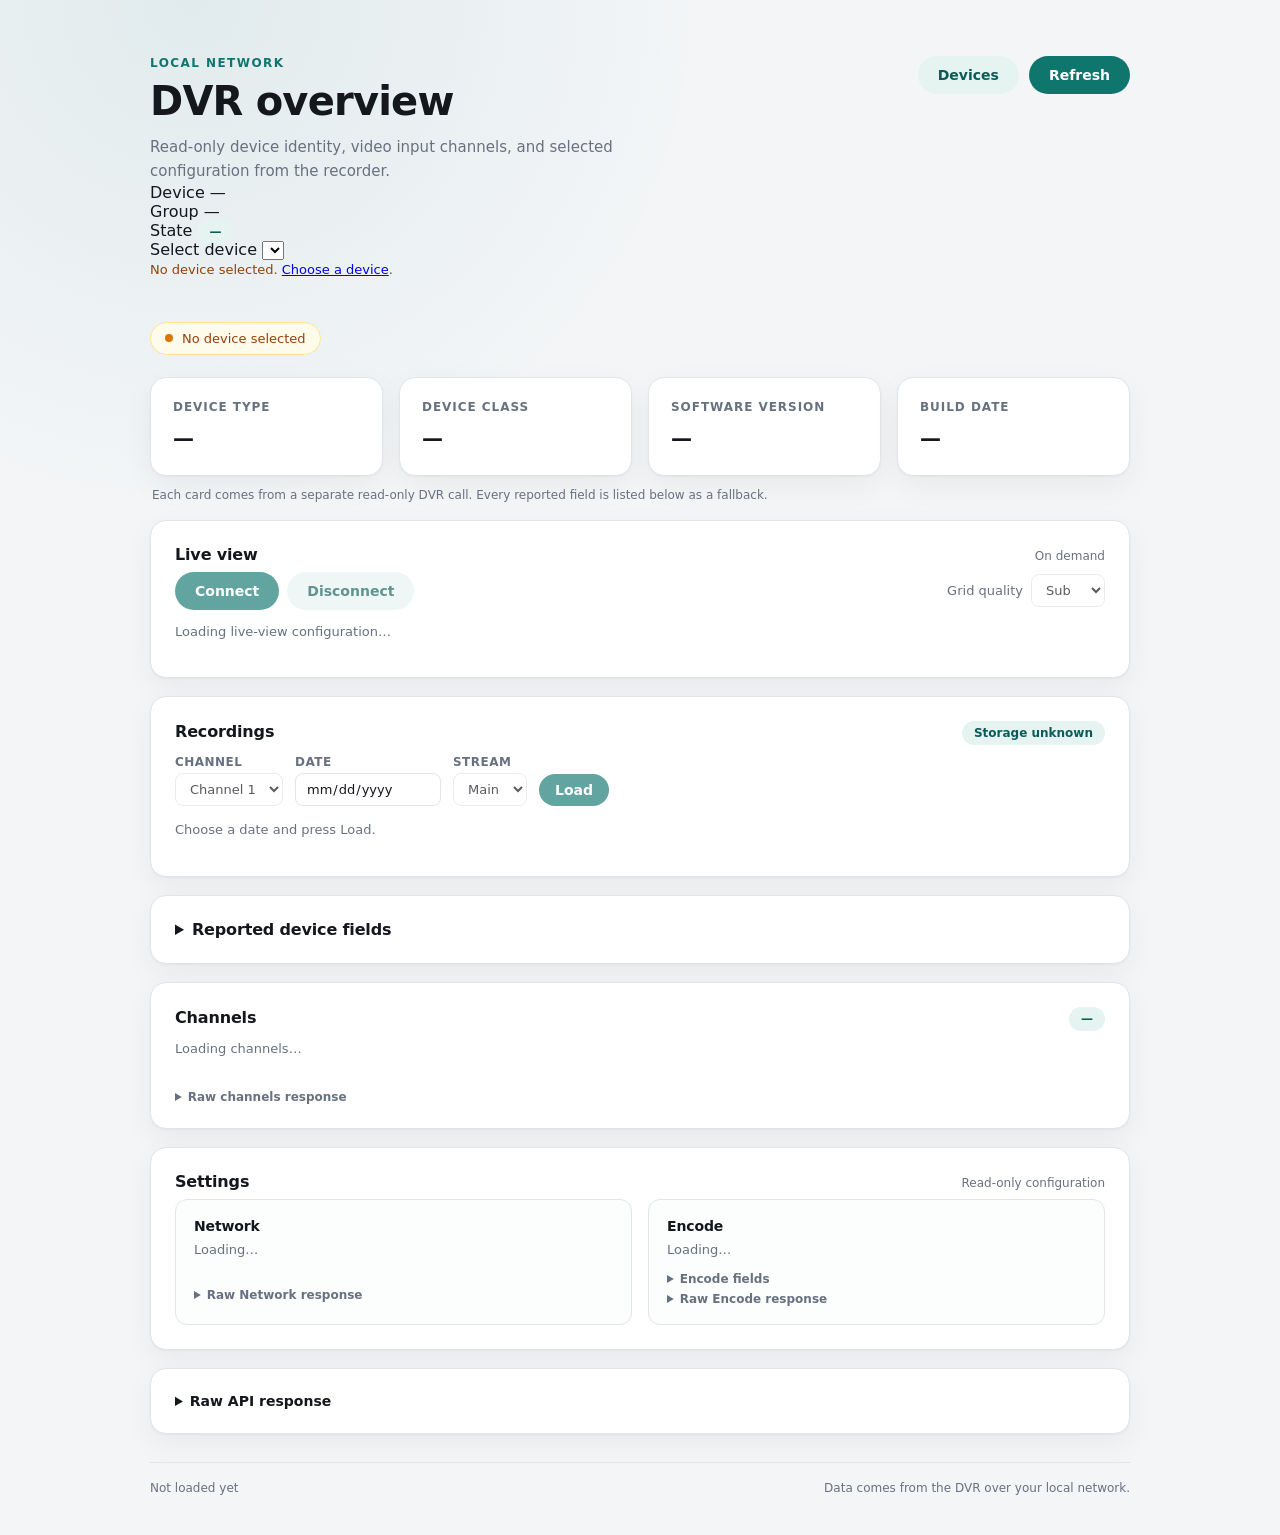
==== commit 68ec8029: "Devices page has no Open button and the dashboard has no device selector" ====
--- a/static/index.html
+++ b/static/index.html
@@ -4,7 +4,7 @@
   <meta charset="utf-8">
   <meta name="viewport" content="width=device-width, initial-scale=1">
   <title>DVR Dashboard</title>
-  <link rel="stylesheet" href="/static/styles.css">
+  <link rel="stylesheet" href="/static/styles.css?v=0.7.0">
 </head>
 <body>
   <main class="page">
@@ -16,6 +16,30 @@
           Read-only device identity, video input channels, and selected
           configuration from the recorder.
         </p>
+        <div class="device-header">
+          <div class="device-header-info">
+            <div class="device-header-row">
+              <span class="device-header-label">Device</span>
+              <span id="dashboard-device-name" class="device-header-value">—</span>
+            </div>
+            <div class="device-header-row">
+              <span class="device-header-label">Group</span>
+              <span id="dashboard-device-group" class="device-header-value">—</span>
+            </div>
+            <div class="device-header-row">
+              <span class="device-header-label">State</span>
+              <span id="dashboard-device-state" class="badge">—</span>
+            </div>
+          </div>
+          <label class="device-header-select" for="dashboard-device-select">
+            Select device
+            <select id="dashboard-device-select"></select>
+          </label>
+          <p id="dashboard-device-offline" class="section-note error" hidden>Device is offline</p>
+          <p id="dashboard-device-picker" class="section-note warn" hidden>
+            No device selected. <a href="/devices">Choose a device</a>.
+          </p>
+        </div>
       </div>
       <div class="topbar-actions">
         <a class="button button-ghost" href="/devices">Devices</a>
@@ -286,7 +310,8 @@
     </footer>
   </main>
 
-  <script src="/static/playback_clips.js" defer></script>
-  <script src="/static/app.js" defer></script>
+  <script src="/static/playback_clips.js?v=0.7.0" defer></script>
+  <script src="/static/device_selector.js?v=0.7.0" defer></script>
+  <script src="/static/app.js?v=0.7.0" defer></script>
 </body>
 </html>
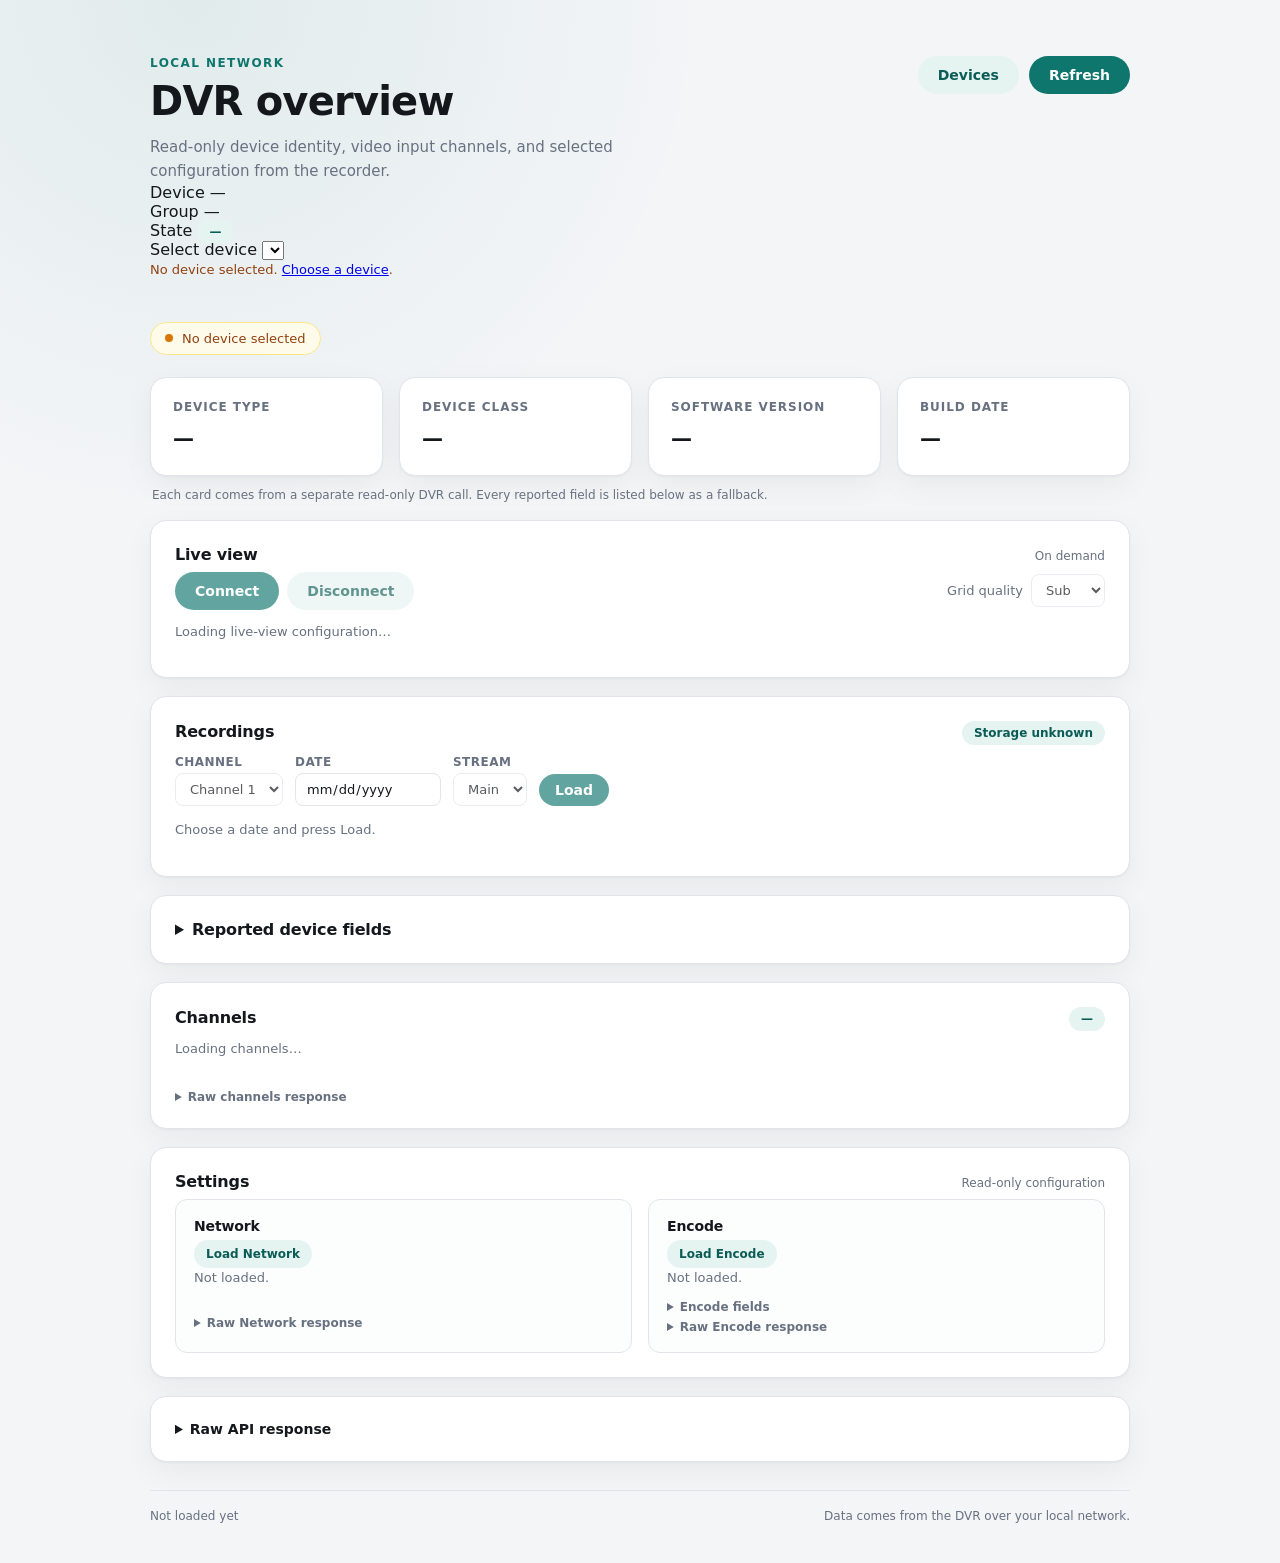
==== commit 0df13800: "Bug fixes after Phase 5b." ====
--- a/static/index.html
+++ b/static/index.html
@@ -277,7 +277,8 @@
       <div class="config-grid">
         <article class="config-block">
           <h3>Network</h3>
-          <p id="network-status" class="section-note">Loading…</p>
+          <button id="network-load" class="button button-ghost button-small" type="button">Load Network</button>
+          <p id="network-status" class="section-note">Not loaded.</p>
           <div id="network-table" class="table-wrap"></div>
           <details class="subraw">
             <summary>Raw Network response</summary>
@@ -286,7 +287,8 @@
         </article>
         <article class="config-block">
           <h3>Encode</h3>
-          <p id="encode-status" class="section-note">Loading…</p>
+          <button id="encode-load" class="button button-ghost button-small" type="button">Load Encode</button>
+          <p id="encode-status" class="section-note">Not loaded.</p>
           <details class="subraw">
             <summary>Encode fields</summary>
             <div id="encode-table" class="table-wrap"></div>
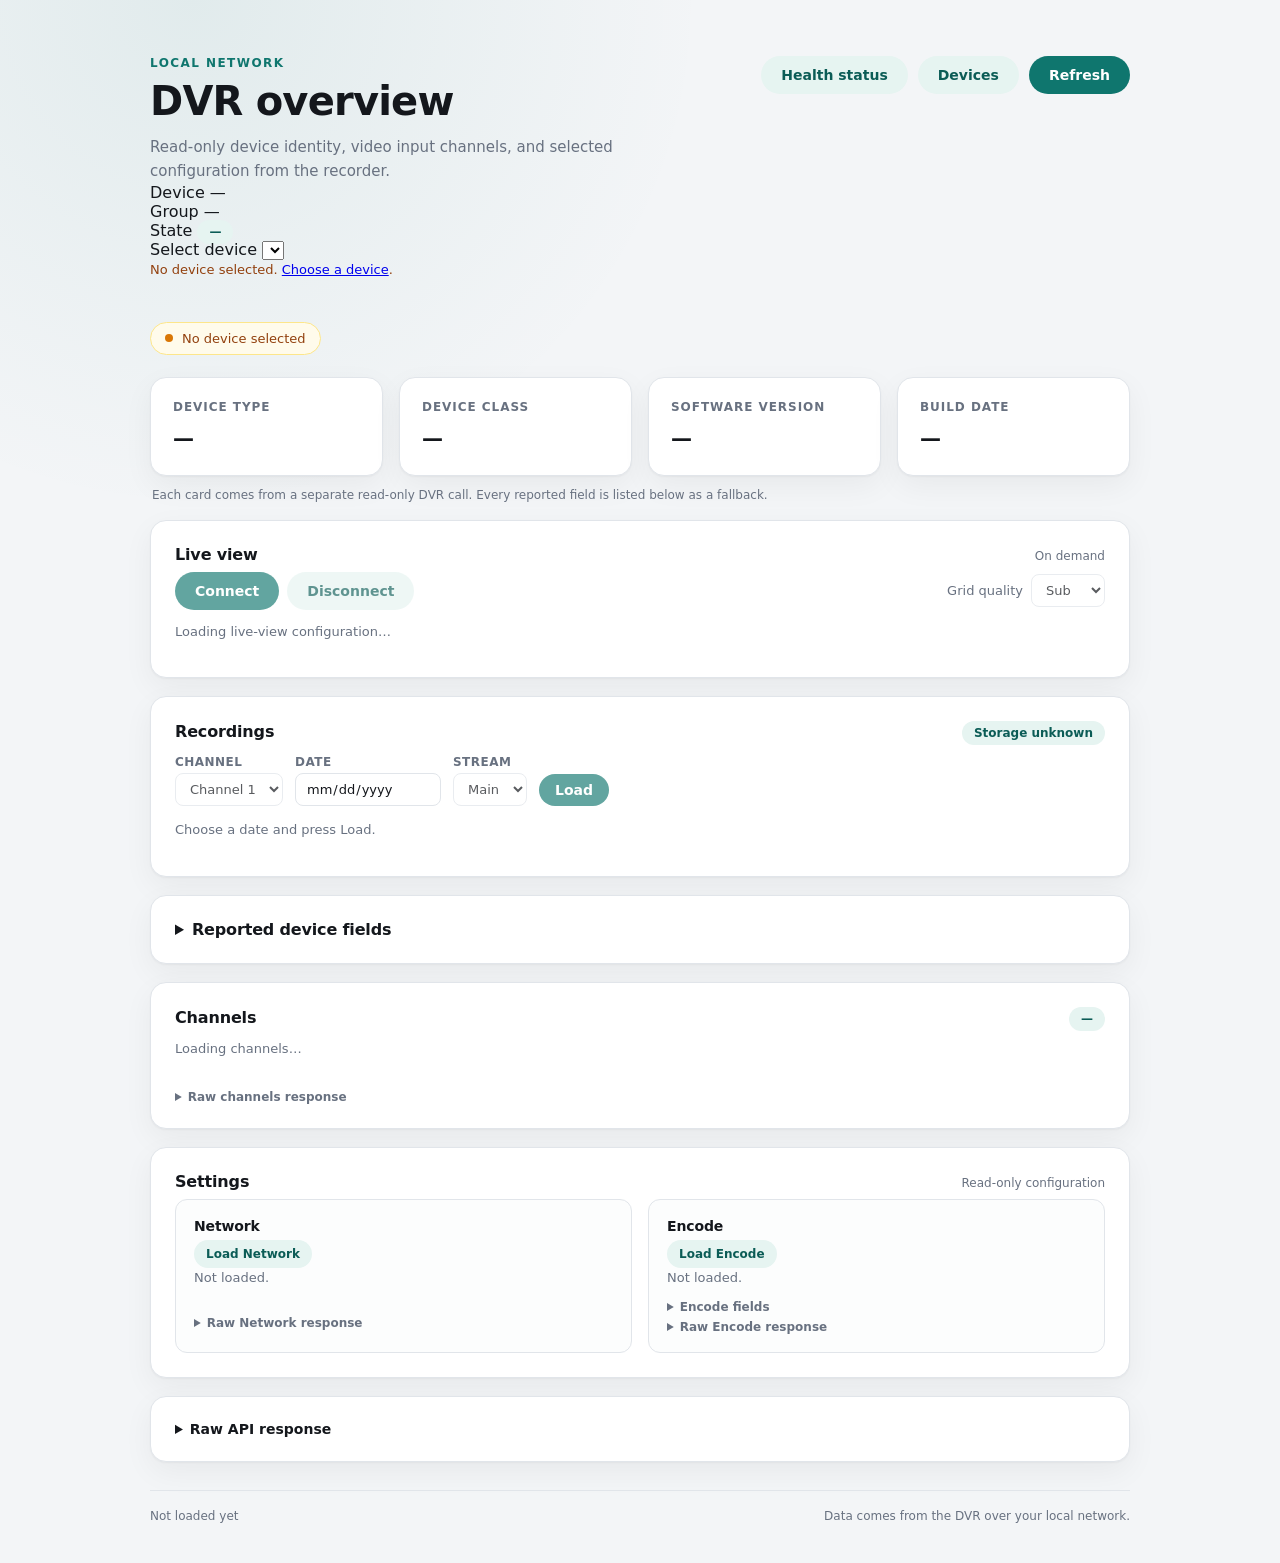
==== commit 482407bd: "Phase 6a: device and channel health status." ====
--- a/static/index.html
+++ b/static/index.html
@@ -42,6 +42,7 @@
         </div>
       </div>
       <div class="topbar-actions">
+        <a class="button button-ghost" href="/status">Health status</a>
         <a class="button button-ghost" href="/devices">Devices</a>
         <button id="refresh" class="button" type="button">Refresh</button>
       </div>
